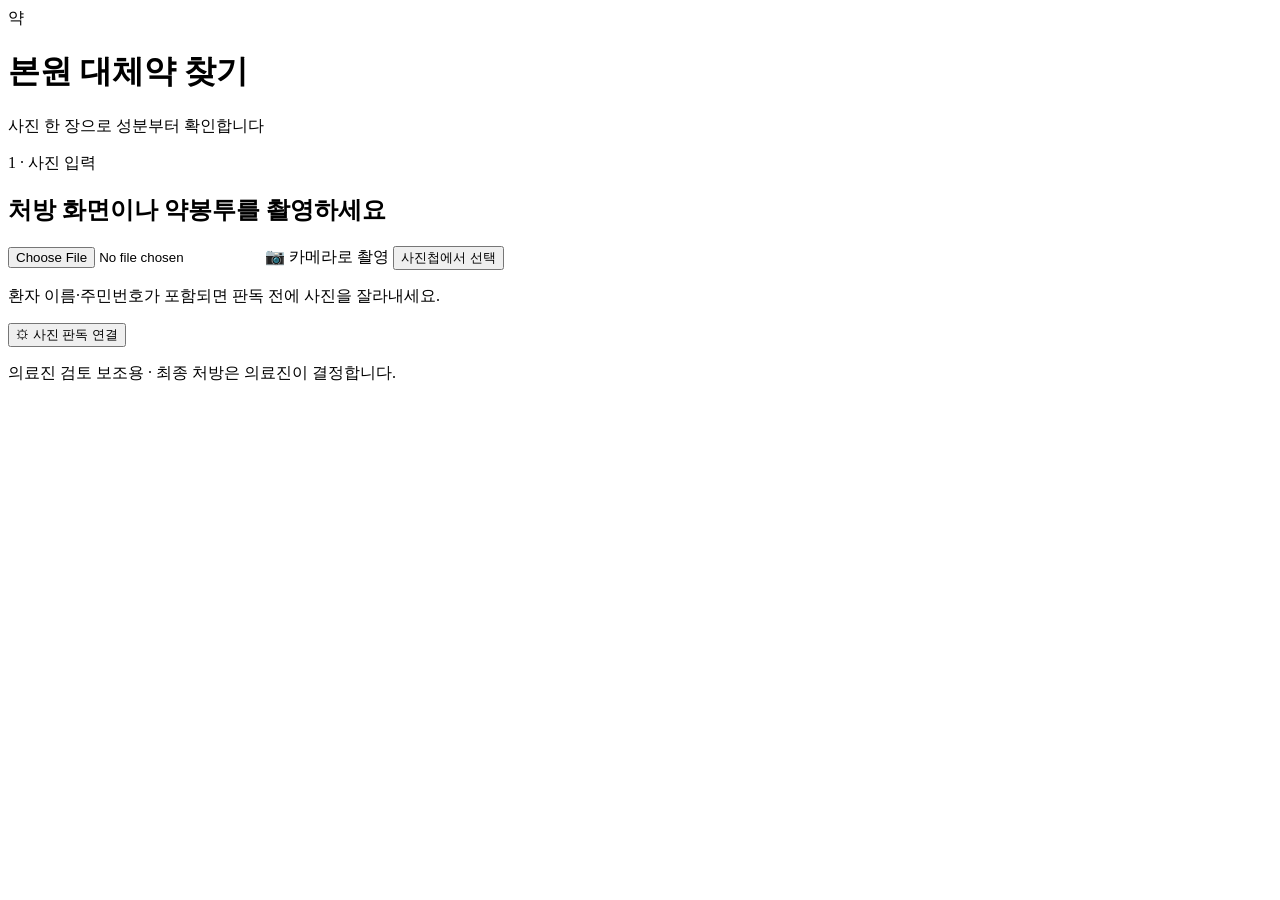
==== index.html @ a1583cc8 "앱 파일 추가: index.html" ====
<!doctype html>
<html lang="ko">
<head>
  <meta charset="utf-8">
  <meta name="viewport" content="width=device-width,initial-scale=1,viewport-fit=cover">
  <meta name="theme-color" content="#0f766e">
  <link rel="manifest" href="manifest.webmanifest">
  <link rel="stylesheet" href="style.css">
  <title>본원 대체약 카메라</title>
</head>
<body>
<main>
  <header><div class="logo">약</div><div><h1>본원 대체약 찾기</h1><p>사진 한 장으로 성분부터 확인합니다</p></div></header>

  <section class="card" id="capture">
    <span class="step">1 · 사진 입력</span>
    <h2>처방 화면이나 약봉투를 촬영하세요</h2>
    <label class="camera">
      <input id="photo" type="file" accept="image/*" capture="environment">
      <span>📷 카메라로 촬영</span>
    </label>
    <button class="secondary" id="gallery">사진첩에서 선택</button>
    <p class="privacy">환자 이름·주민번호가 포함되면 판독 전에 사진을 잘라내세요.</p>
    <div id="previewWrap" hidden>
      <img id="preview" alt="촬영한 처방 사진">
      <div class="row">
        <button id="analyze">약 목록 읽기</button>
        <button class="ghost" id="remove">다시 찍기</button>
      </div>
    </div>
  </section>

  <section class="card" id="verify" hidden>
    <span class="step">2 · 판독 확인</span>
    <h2>읽힌 약을 확인하세요</h2>
    <p class="help">틀린 이름이나 함량은 고친 뒤 결과를 확인하세요.</p>
    <div id="recognized"></div>
    <button id="match" disabled>본원 약 찾기</button>
  </section>

  <section id="results" hidden>
    <div class="resultHead"><div><span class="step">3 · 결과</span><h2>본원 약 확인</h2></div><button class="ghost smallBtn" id="restart">새 사진</button></div>
    <div id="resultList"></div>
  </section>

  <dialog id="settings">
    <form method="dialog">
      <h2>사진 판독 연결</h2>
      <p>병원에서 승인한 판독 서버 주소를 입력합니다. 사진은 이 주소로만 전송됩니다.</p>
      <label>판독 서버 주소<input id="endpoint" placeholder="예: https://병원서버/api/read-drugs"></label>
      <div class="row"><button value="save" id="saveSettings">저장</button><button value="cancel" class="ghost">취소</button></div>
    </form>
  </dialog>
</main>
<footer><button class="link" id="openSettings">⚙ 사진 판독 연결</button><p>의료진 검토 보조용 · 최종 처방은 의료진이 결정합니다.</p></footer>
<script src="app.js"></script>
</body>
</html>
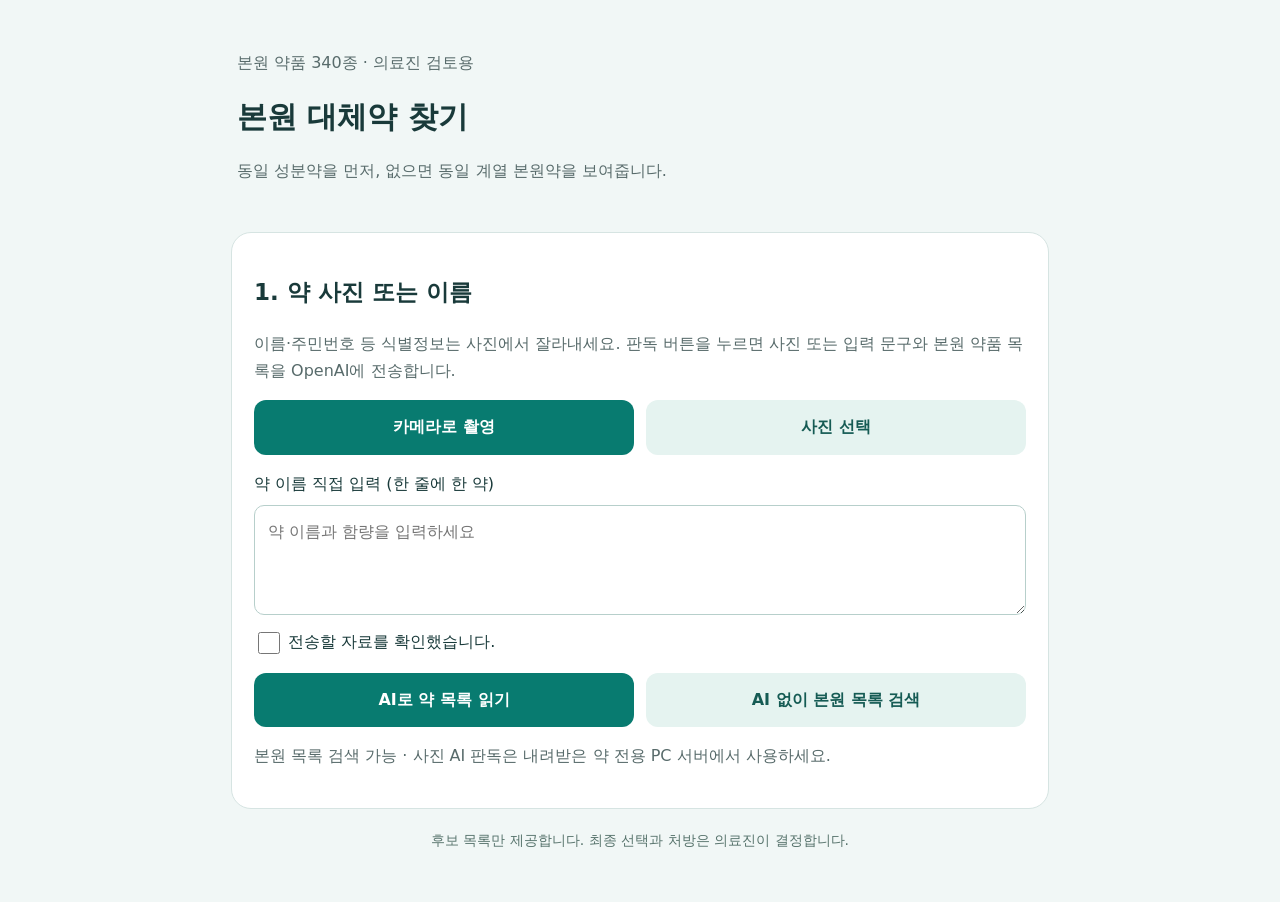
==== commit 4f6b9255: "Show same-ingredient drugs first; fall back to full formulary family list including PPI" ====
--- a/index.html
+++ b/index.html
@@ -1,58 +1,12 @@
-<!doctype html>
-<html lang="ko">
-<head>
-  <meta charset="utf-8">
-  <meta name="viewport" content="width=device-width,initial-scale=1,viewport-fit=cover">
-  <meta name="theme-color" content="#0f766e">
-  <link rel="manifest" href="manifest.webmanifest">
-  <link rel="stylesheet" href="style.css">
-  <title>본원 대체약 카메라</title>
-</head>
-<body>
-<main>
-  <header><div class="logo">약</div><div><h1>본원 대체약 찾기</h1><p>사진 한 장으로 성분부터 확인합니다</p></div></header>
-
-  <section class="card" id="capture">
-    <span class="step">1 · 사진 입력</span>
-    <h2>처방 화면이나 약봉투를 촬영하세요</h2>
-    <label class="camera">
-      <input id="photo" type="file" accept="image/*" capture="environment">
-      <span>📷 카메라로 촬영</span>
-    </label>
-    <button class="secondary" id="gallery">사진첩에서 선택</button>
-    <p class="privacy">환자 이름·주민번호가 포함되면 판독 전에 사진을 잘라내세요.</p>
-    <div id="previewWrap" hidden>
-      <img id="preview" alt="촬영한 처방 사진">
-      <div class="row">
-        <button id="analyze">약 목록 읽기</button>
-        <button class="ghost" id="remove">다시 찍기</button>
-      </div>
-    </div>
-  </section>
-
-  <section class="card" id="verify" hidden>
-    <span class="step">2 · 판독 확인</span>
-    <h2>읽힌 약을 확인하세요</h2>
-    <p class="help">틀린 이름이나 함량은 고친 뒤 결과를 확인하세요.</p>
-    <div id="recognized"></div>
-    <button id="match" disabled>본원 약 찾기</button>
-  </section>
-
-  <section id="results" hidden>
-    <div class="resultHead"><div><span class="step">3 · 결과</span><h2>본원 약 확인</h2></div><button class="ghost smallBtn" id="restart">새 사진</button></div>
-    <div id="resultList"></div>
-  </section>
-
-  <dialog id="settings">
-    <form method="dialog">
-      <h2>사진 판독 연결</h2>
-      <p>병원에서 승인한 판독 서버 주소를 입력합니다. 사진은 이 주소로만 전송됩니다.</p>
-      <label>판독 서버 주소<input id="endpoint" placeholder="예: https://병원서버/api/read-drugs"></label>
-      <div class="row"><button value="save" id="saveSettings">저장</button><button value="cancel" class="ghost">취소</button></div>
-    </form>
-  </dialog>
-</main>
-<footer><button class="link" id="openSettings">⚙ 사진 판독 연결</button><p>의료진 검토 보조용 · 최종 처방은 의료진이 결정합니다.</p></footer>
-<script src="app.js"></script>
-</body>
-</html>
+<!doctype html><html lang="ko"><head><meta charset="utf-8"><meta name="viewport" content="width=device-width,initial-scale=1"><meta name="session-token" content="__SESSION_TOKEN__"><title>본원 대체약 찾기</title><link rel="stylesheet" href="style.css"></head><body><main>
+<header><p>본원 약품 340종 · 의료진 검토용</p><h1>본원 대체약 찾기</h1><p>동일 성분약을 먼저, 없으면 동일 계열 본원약을 보여줍니다.</p></header>
+<section><h2>1. 약 사진 또는 이름</h2><p>이름·주민번호 등 식별정보는 사진에서 잘라내세요. 판독 버튼을 누르면 사진 또는 입력 문구와 본원 약품 목록을 OpenAI에 전송합니다.</p>
+<div class="buttons"><label class="button">카메라로 촬영<input id="camera" type="file" accept="image/*" capture="environment" hidden></label><label class="button secondary">사진 선택<input id="album" type="file" accept="image/*" hidden></label></div>
+<img id="preview" hidden alt="전송할 약 사진"><button id="clearPhoto" hidden class="secondary">사진 지우기</button>
+<label for="input">약 이름 직접 입력 (한 줄에 한 약)</label><textarea id="input" placeholder="약 이름과 함량을 입력하세요"></textarea>
+<label><input type="checkbox" id="consent"> 전송할 자료를 확인했습니다.</label>
+<div class="buttons"><button id="read">AI로 약 목록 읽기</button><button id="manual" class="secondary">AI 없이 본원 목록 검색</button></div><p id="status" role="status" aria-live="polite"></p></section>
+<section id="verify" hidden><h2>2. 판독 확인</h2><p>읽힌 이름·성분·계열을 확인하고 필요한 부분만 고쳐주세요.</p><div id="rows"></div><button id="add" class="secondary">+ 약 추가</button><button id="match">수정 내용으로 목록 갱신</button></section>
+<section id="search" hidden><h2>본원 목록 검색</h2><p>약 이름·성분 또는 PPI, 진통제 같은 계열로 검색하세요.</p><input id="query" placeholder="약 이름·성분·계열 검색 (예: PPI)"><div id="searchResults"></div></section>
+<section id="results" hidden><h2>3. 본원 후보 목록</h2><p>동일 성분이 있으면 해당 약을, 없으면 같은 계열의 본원 약을 모두 표시합니다.</p><div id="resultList"></div><button id="reset" class="secondary">새 자료 입력</button></section>
+<footer>후보 목록만 제공합니다. 최종 선택과 처방은 의료진이 결정합니다.</footer></main><script src="matcher.js"></script><script src="app.js"></script></body></html>
--- a/style.css
+++ b/style.css
@@ -0,0 +1 @@
+:root{font-family:system-ui,sans-serif;color:#193a3a;background:#f1f7f6;line-height:1.65}*{box-sizing:border-box}body{margin:0}main{max-width:850px;margin:auto;padding:22px 16px 50px}header{padding:12px 6px}h1{font-size:30px;margin:4px 0}h2{font-size:23px}p{color:#586b6b}section{background:white;border:1px solid #d6e4e2;border-radius:20px;padding:22px;margin:20px 0}button,.button{display:inline-block;border:0;border-radius:12px;background:#087b70;color:white;padding:14px 18px;font:inherit;font-weight:650;cursor:pointer;text-align:center}button:disabled{opacity:.5;cursor:wait}.secondary{background:#e5f3f0;color:#155b54}.buttons{display:flex;gap:12px;flex-wrap:wrap;margin:16px 0}.buttons>*{flex:1}input:not([type=checkbox]):not([type=file]),textarea,select{display:block;width:100%;padding:13px;font:inherit;border:1px solid #b7cfcb;border-radius:10px;margin:8px 0 14px}textarea{min-height:110px}input[type=checkbox]{width:22px;height:22px;vertical-align:middle}#preview{width:100%;max-height:480px;object-fit:contain;background:#edf4f2;margin:16px 0}.edit,.candidate,article{padding:16px;border:1px solid #d9e6e3;border-radius:12px;margin:12px 0}.candidate{background:#f4f9f7}.note{color:#8b5b23;white-space:pre-wrap}.meta{font-size:14px;color:#526b68}footer{text-align:center;color:#58746d;font-size:14px}h3{margin-top:0}[hidden]{display:none!important}
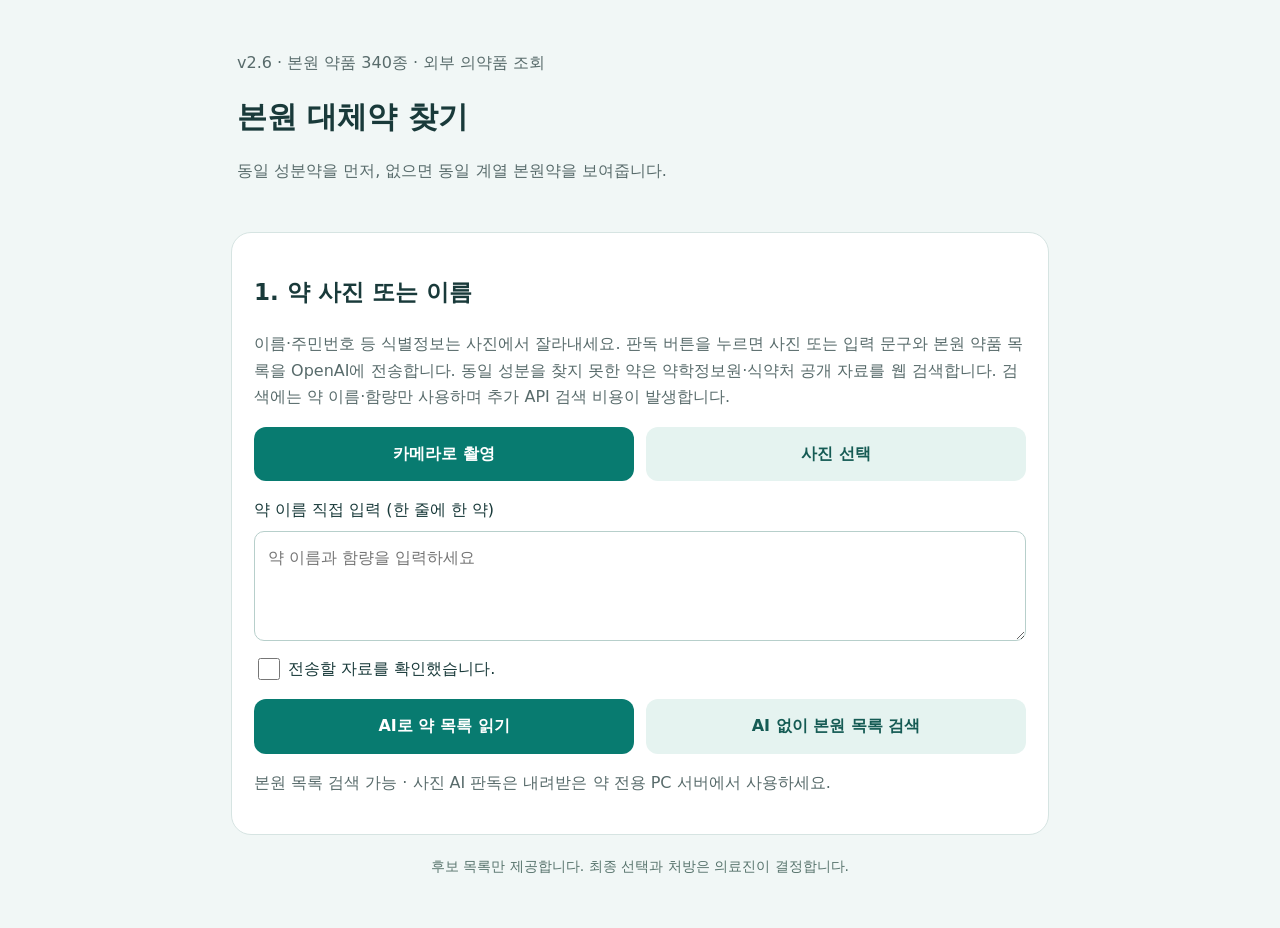
==== commit 88879da2: "Add source-linked external drug classification and hospital family candidates" ====
--- a/index.html
+++ b/index.html
@@ -1,6 +1,6 @@
 <!doctype html><html lang="ko"><head><meta charset="utf-8"><meta name="viewport" content="width=device-width,initial-scale=1"><meta name="session-token" content="__SESSION_TOKEN__"><title>본원 대체약 찾기</title><link rel="stylesheet" href="style.css"></head><body><main>
-<header><p>본원 약품 340종 · 의료진 검토용</p><h1>본원 대체약 찾기</h1><p>동일 성분약을 먼저, 없으면 동일 계열 본원약을 보여줍니다.</p></header>
-<section><h2>1. 약 사진 또는 이름</h2><p>이름·주민번호 등 식별정보는 사진에서 잘라내세요. 판독 버튼을 누르면 사진 또는 입력 문구와 본원 약품 목록을 OpenAI에 전송합니다.</p>
+<header><p>v2.6 · 본원 약품 340종 · 외부 의약품 조회</p><h1>본원 대체약 찾기</h1><p>동일 성분약을 먼저, 없으면 동일 계열 본원약을 보여줍니다.</p></header>
+<section><h2>1. 약 사진 또는 이름</h2><p>이름·주민번호 등 식별정보는 사진에서 잘라내세요. 판독 버튼을 누르면 사진 또는 입력 문구와 본원 약품 목록을 OpenAI에 전송합니다. 동일 성분을 찾지 못한 약은 약학정보원·식약처 공개 자료를 웹 검색합니다. 검색에는 약 이름·함량만 사용하며 추가 API 검색 비용이 발생합니다.</p>
 <div class="buttons"><label class="button">카메라로 촬영<input id="camera" type="file" accept="image/*" capture="environment" hidden></label><label class="button secondary">사진 선택<input id="album" type="file" accept="image/*" hidden></label></div>
 <img id="preview" hidden alt="전송할 약 사진"><button id="clearPhoto" hidden class="secondary">사진 지우기</button>
 <label for="input">약 이름 직접 입력 (한 줄에 한 약)</label><textarea id="input" placeholder="약 이름과 함량을 입력하세요"></textarea>
